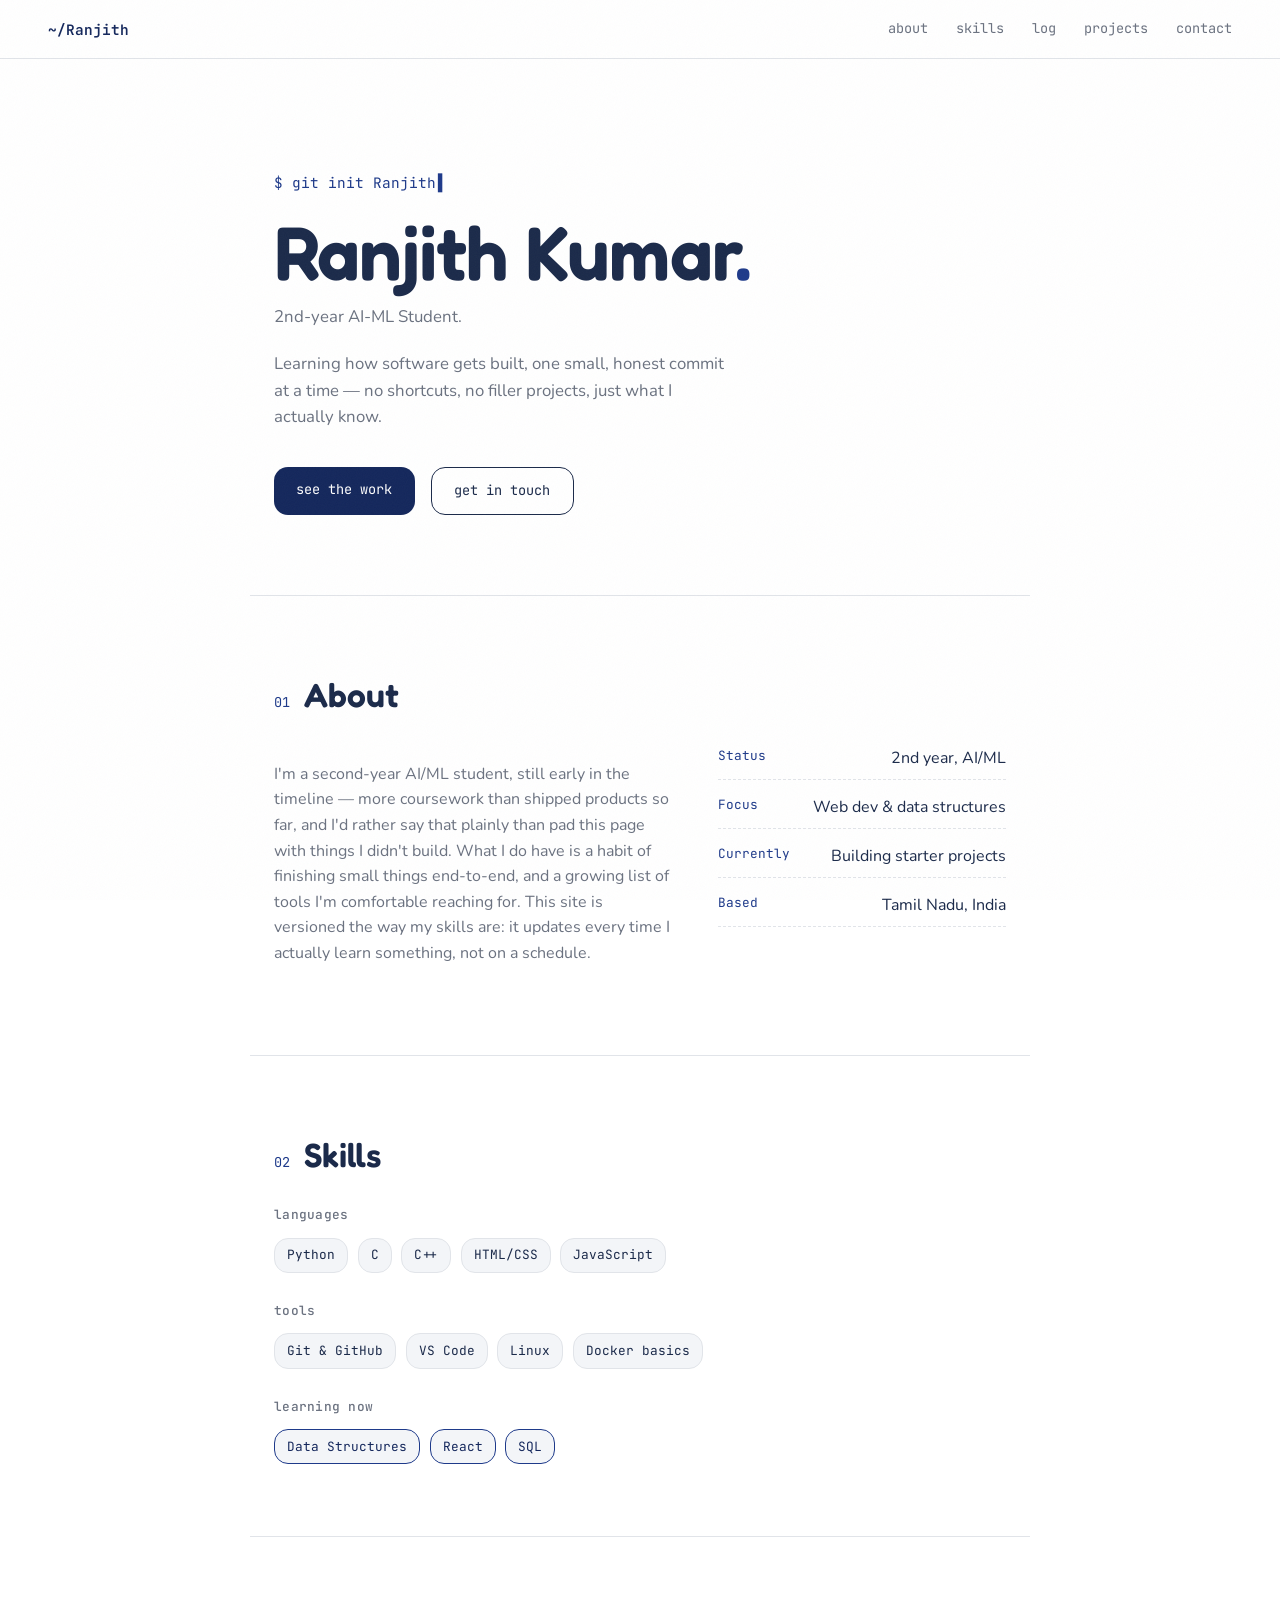
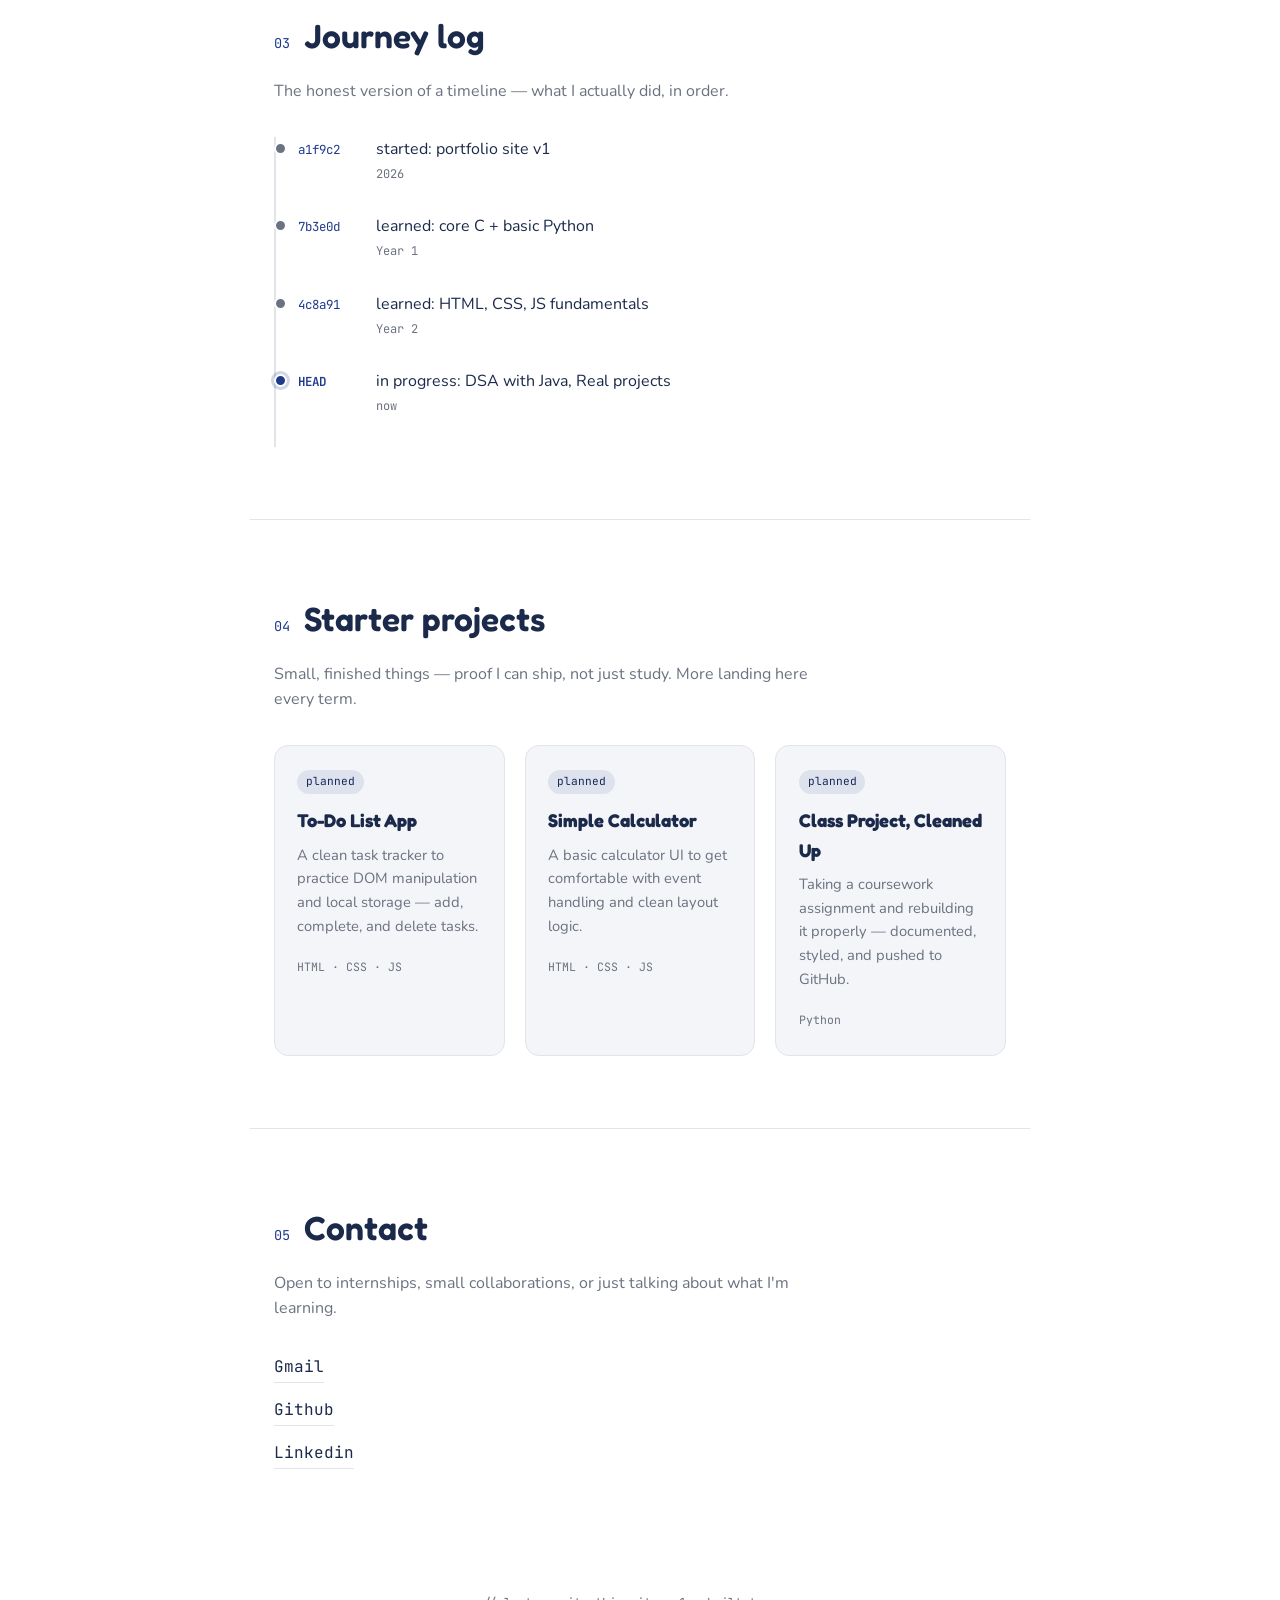
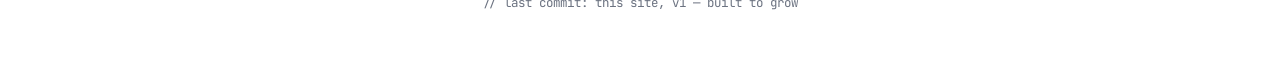
==== index.html @ a68a025d "Rename ranjith.html to index.html" ====
<!DOCTYPE html>
<html lang="en">
<head>
<meta charset="UTF-8">
<meta name="viewport" content="width=device-width, initial-scale=1.0">
<title>Ranjith Portfolio</title>
<meta name="description" content="Portfolio of a second-year Computer Science / IT student — building skills and projects one commit at a time.">
<link rel="preconnect" href="https://fonts.googleapis.com">
<link rel="preconnect" href="https://fonts.gstatic.com" crossorigin>
<link href="https://fonts.googleapis.com/css2?family=Fredoka:wght@400;500;600;700&family=Nunito:wght@400;500;600;700&family=JetBrains+Mono:wght@400;500;600&display=swap" rel="stylesheet">
<link rel="stylesheet" href="ranjith.css">
</head>
<body>

<div class="grain"></div>

<header class="topbar">
  <a href="#top" class="brand">~/Ranjith</a>
  <nav class="topnav">
    <a href="#about">about</a>
    <a href="#skills">skills</a>
    <a href="#log">log</a>
    <a href="#projects">projects</a>
    <a href="#contact">contact</a>
  </nav>
  <button class="navtoggle" id="navToggle" aria-label="Toggle menu" aria-expanded="false">
    <span></span><span></span><span></span>
  </button>
</header>

<div class="mobilemenu" id="mobileMenu">
  <a href="#about">about</a>
  <a href="#skills">skills</a>
  <a href="#log">log</a>
  <a href="#projects">projects</a>
  <a href="#contact">contact</a>
</div>

<main>

  <!-- HERO -->
  <section class="hero" id="top">
    <p class="mono hero-eyebrow">$ git init Ranjith<span class="cursor">▌</span></p>
    <h1 class="hero-title">Ranjith Kumar<span class="dot">.</span></h1>
    <p class="hero-role">2nd-year AI-ML Student.</p>
    <p class="hero-tagline">Learning how software gets built, one small, honest commit at a time — no shortcuts, no filler projects, just what I actually know.</p>
    <div class="hero-links">
      <a href="#projects" class="btn btn-solid">see the work</a>
      <a href="#contact" class="btn btn-ghost">get in touch</a>
    </div>
  </section>

  <!-- ABOUT -->
  <section class="section" id="about">
    <div class="section-head">
      <span class="mono tag">01</span>
      <h2>About</h2>
    </div>
    <div class="about-grid">
      <p class="about-text">
        I'm a second-year AI/ML student, still early in the timeline — more coursework than shipped
        products so far, and I'd rather say that plainly than pad this page with things I didn't build.
        What I do have is a habit of finishing small things end‑to‑end, and a growing list of tools
        I'm comfortable reaching for. This site is versioned the way my skills are: it updates every
        time I actually learn something, not on a schedule.
      </p>
      <dl class="about-facts">
        <div><dt>Status</dt><dd>2nd year, AI/ML</dd></div>
        <div><dt>Focus</dt><dd>Web dev &amp; data structures</dd></div>
        <div><dt>Currently</dt><dd>Building starter projects</dd></div>
        <div><dt>Based</dt><dd>Tamil Nadu, India</dd></div>
      </dl>
    </div>
  </section>

  <!-- SKILLS -->
  <section class="section" id="skills">
    <div class="section-head">
      <span class="mono tag">02</span>
      <h2>Skills</h2>
    </div>
    <div class="skill-groups">
      <div class="skill-group">
        <h3 class="mono">languages</h3>
        <div class="chips">
          <span class="chip">Python</span>
          <span class="chip">C</span>
          <span class="chip">C++</span>
          <span class="chip">HTML/CSS</span>
          <span class="chip">JavaScript</span>
        </div>
      </div>
      <div class="skill-group">
        <h3 class="mono">tools</h3>
        <div class="chips">
          <span class="chip">Git &amp; GitHub</span>
          <span class="chip">VS Code</span>
          <span class="chip">Linux</span>
          <span class="chip">Docker basics</span>
        </div>
      </div>
      <div class="skill-group">
        <h3 class="mono">learning now</h3>
        <div class="chips">
          <span class="chip chip-learning">Data Structures</span>
          <span class="chip chip-learning">React</span>
          <span class="chip chip-learning">SQL</span>
        </div>
      </div>
    </div>
  </section>

  <!-- COMMIT LOG / JOURNEY -->
  <section class="section" id="log">
    <div class="section-head">
      <span class="mono tag">03</span>
      <h2>Journey log</h2>
    </div>
    <p class="section-intro">The honest version of a timeline — what I actually did, in order.</p>

    <ol class="commitlog">
      <li class="commit">
        <span class="commit-hash mono">a1f9c2</span>
        <div class="commit-body">
          <p class="commit-msg">started: portfolio site v1</p>
          <p class="commit-date mono">2026</p>
        </div>
      </li>
      <li class="commit">
        <span class="commit-hash mono">7b3e0d</span>
        <div class="commit-body">
          <p class="commit-msg">learned: core C + basic Python</p>
          <p class="commit-date mono">Year 1</p>
        </div>
      </li>
      <li class="commit">
        <span class="commit-hash mono">4c8a91</span>
        <div class="commit-body">
          <p class="commit-msg">learned: HTML, CSS, JS fundamentals</p>
          <p class="commit-date mono">Year 2</p>
        </div>
      </li>
      <li class="commit commit-current">
        <span class="commit-hash mono">HEAD</span>
        <div class="commit-body">
          <p class="commit-msg">in progress: DSA with Java, Real projects</p>
          <p class="commit-date mono">now</p>
        </div>
      </li>
    </ol>
  </section>

  <!-- PROJECTS -->
  <section class="section" id="projects">
    <div class="section-head">
      <span class="mono tag">04</span>
      <h2>Starter projects</h2>
    </div>
    <p class="section-intro">Small, finished things — proof I can ship, not just study. More landing here every term.</p>

    <div class="project-grid">
      <article class="project-card">
        <span class="mono project-status">planned</span>
        <h3>To-Do List App</h3>
        <p>A clean task tracker to practice DOM manipulation and local storage — add, complete, and delete tasks.</p>
        <span class="project-stack mono">HTML · CSS · JS</span>
      </article>
      <article class="project-card">
        <span class="mono project-status">planned</span>
        <h3>Simple Calculator</h3>
        <p>A basic calculator UI to get comfortable with event handling and clean layout logic.</p>
        <span class="project-stack mono">HTML · CSS · JS</span>
      </article>
      <article class="project-card">
        <span class="mono project-status">planned</span>
        <h3>Class Project, Cleaned Up</h3>
        <p>Taking a coursework assignment and rebuilding it properly — documented, styled, and pushed to GitHub.</p>
        <span class="project-stack mono">Python</span>
      </article>
    </div>
  </section>

  <!-- CONTACT -->
  <section class="section section-contact" id="contact">
    <div class="section-head">
      <span class="mono tag">05</span>
      <h2>Contact</h2>
    </div>
    <p class="section-intro">Open to internships, small collaborations, or just talking about what I'm learning.</p>
    <div class="contact-links">
      <a href="mailto:ranjithkumar.tech5@gmail.com" class="contact-link">Gmail</a>
      <a href="https://github.com/Ranjithuhh" target="_blank" rel="noopener" class="contact-link">Github</a>
      <a href="https://www.linkedin.com/in/ranjith-kumar5/" target="_blank" rel="noopener" class="contact-link">Linkedin</a>
    </div>
  </section>

</main>

<footer class="footer">
  <p class="mono">// last commit: this site, v1 — built to grow</p>
</footer>

<script src="ranjith.js"></script>
</body>
</html>
---- ranjith.css ----
:root {
  --paper: #FFFFFF;
  --paper-raised: #F3F5F8;
  --ink: #1B2A4A;
  --ink-soft: #6B7280;
  --line: #E1E4E9;
  --teal: #1E3A8A;
  --teal-deep: #14275C;
  --amber: #1E3A8A;
  --radius: 14px;
  --display: "Fredoka", sans-serif;
  --body: "Nunito", sans-serif;
  --mono: "JetBrains Mono", monospace;
  --maxw: 780px;
}

* { box-sizing: border-box; }

@media (prefers-reduced-motion: no-preference) {
  html { scroll-behavior: smooth; }
}

body {
  margin: 0;
  background: var(--paper);
  color: var(--ink);
  font-family: var(--body);
  line-height: 1.6;
  -webkit-font-smoothing: antialiased;
}

.mono { font-family: var(--mono); }

a { color: inherit; }

.grain {
  position: fixed;
  inset: 0;
  pointer-events: none;
  z-index: 50;
  opacity: 0.035;
  background-image: url("data:image/svg+xml,%3Csvg xmlns='http://www.w3.org/2000/svg' width='120' height='120'%3E%3Cfilter id='n'%3E%3CfeTurbulence type='fractalNoise' baseFrequency='0.9' numOctaves='2' stitchTiles='stitch'/%3E%3C/filter%3E%3Crect width='100%25' height='100%25' filter='url(%23n)'/%3E%3C/svg%3E");
}

/* ---- Top bar ---- */
.topbar {
  position: sticky;
  top: 0;
  z-index: 40;
  display: flex;
  align-items: center;
  justify-content: space-between;
  padding: 1.1rem clamp(1.25rem, 5vw, 3rem);
  background: rgba(255, 255, 255, 0.86);
  backdrop-filter: blur(6px);
  border-bottom: 1px solid var(--line);
}

.brand {
  font-family: var(--mono);
  font-size: 0.9rem;
  text-decoration: none;
  color: var(--teal-deep);
  font-weight: 600;
}

.topnav {
  display: flex;
  gap: 1.75rem;
}

.topnav a {
  text-decoration: none;
  font-family: var(--mono);
  font-size: 0.85rem;
  color: var(--ink-soft);
  transition: color 0.15s ease;
}

.topnav a:hover { color: var(--teal); }

.navtoggle {
  display: none;
  flex-direction: column;
  gap: 5px;
  background: none;
  border: none;
  cursor: pointer;
  padding: 0.4rem;
}

.navtoggle span {
  width: 22px;
  height: 2px;
  background: var(--ink);
}

.mobilemenu {
  display: none;
  flex-direction: column;
  background: var(--paper-raised);
  border-bottom: 1px solid var(--line);
  padding: 0.5rem clamp(1.25rem, 5vw, 3rem) 1rem;
}

.mobilemenu a {
  text-decoration: none;
  font-family: var(--mono);
  color: var(--ink-soft);
  padding: 0.6rem 0;
  border-bottom: 1px dashed var(--line);
}

.mobilemenu.open { display: flex; }

@media (max-width: 720px) {
  .topnav { display: none; }
  .navtoggle { display: flex; }
}

/* ---- Hero ---- */
.hero {
  max-width: var(--maxw);
  margin: 0 auto;
  padding: clamp(4rem, 12vw, 7rem) 1.5rem clamp(3rem, 8vw, 5rem);
}

.hero-eyebrow {
  color: var(--teal);
  font-size: 0.9rem;
  margin: 0 0 1.25rem;
}

.cursor {
  display: inline-block;
  margin-left: 2px;
  animation: blink 1.1s steps(1) infinite;
  color: var(--teal);
}

@keyframes blink { 50% { opacity: 0; } }

.hero-title {
  font-family: var(--display);
  font-weight: 600;
  font-size: clamp(2.75rem, 8vw, 4.75rem);
  line-height: 1.02;
  margin: 0 0 0.75rem;
  letter-spacing: -0.01em;
}

.hero-title .dot { color: var(--amber); }

.hero-role {
  font-size: 1.05rem;
  color: var(--ink-soft);
  margin: 0 0 1.25rem;
}

.hero-tagline {
  max-width: 46ch;
  font-size: 1.05rem;
  color: var(--ink-soft);
  margin: 0 0 2.25rem;
}

.hero-links { display: flex; gap: 1rem; flex-wrap: wrap; }

.btn {
  display: inline-block;
  text-decoration: none;
  font-family: var(--mono);
  font-size: 0.85rem;
  padding: 0.75rem 1.4rem;
  border-radius: var(--radius);
  transition: transform 0.15s ease, background 0.15s ease;
}

.btn:hover { transform: translateY(-1px); }

.btn-solid {
  background: var(--teal-deep);
  color: var(--paper);
}

.btn-solid:hover { background: var(--teal); }

.btn-ghost {
  border: 1px solid var(--ink);
  color: var(--ink);
}

.btn-ghost:hover { background: var(--ink); color: var(--paper); }

/* ---- Sections ---- */
.section {
  max-width: var(--maxw);
  margin: 0 auto;
  padding: clamp(3rem, 8vw, 4.5rem) 1.5rem;
  border-top: 1px solid var(--line);
  opacity: 0;
  transform: translateY(14px);
  transition: opacity 0.6s ease, transform 0.6s ease;
}

.section.revealed { opacity: 1; transform: translateY(0); }

.section-head {
  display: flex;
  align-items: baseline;
  gap: 0.9rem;
  margin-bottom: 1.5rem;
}

.section-head .tag {
  color: var(--amber);
  font-size: 0.85rem;
}

.section-head h2 {
  font-family: var(--display);
  font-weight: 600;
  font-size: clamp(1.6rem, 4vw, 2.1rem);
  margin: 0;
}

.section-intro {
  color: var(--ink-soft);
  max-width: 55ch;
  margin: -0.5rem 0 2rem;
}

/* ---- About ---- */
.about-grid {
  display: grid;
  grid-template-columns: 1.4fr 1fr;
  gap: 2.5rem;
}

.about-text {
  color: var(--ink-soft);
  max-width: 52ch;
}

.about-facts {
  margin: 0;
  display: grid;
  gap: 0.9rem;
  align-content: start;
}

.about-facts div {
  display: flex;
  justify-content: space-between;
  border-bottom: 1px dashed var(--line);
  padding-bottom: 0.5rem;
  gap: 1rem;
}

.about-facts dt {
  font-family: var(--mono);
  font-size: 0.8rem;
  color: var(--teal);
}

.about-facts dd { margin: 0; text-align: right; }

@media (max-width: 640px) {
  .about-grid { grid-template-columns: 1fr; }
}

/* ---- Skills ---- */
.skill-groups {
  display: grid;
  gap: 1.75rem;
}

.skill-group h3 {
  font-size: 0.8rem;
  color: var(--ink-soft);
  font-weight: 500;
  margin: 0 0 0.75rem;
  letter-spacing: 0.02em;
}

.chips {
  display: flex;
  flex-wrap: wrap;
  gap: 0.6rem;
}

.chip {
  font-family: var(--mono);
  font-size: 0.8rem;
  padding: 0.4rem 0.75rem;
  background: var(--paper-raised);
  border: 1px solid var(--line);
  border-radius: var(--radius);
}

.chip-learning {
  border-color: var(--teal);
  color: var(--teal-deep);
}

/* ---- Commit log ---- */
.commitlog {
  list-style: none;
  margin: 0;
  padding: 0 0 0 1.4rem;
  border-left: 2px solid var(--line);
}

.commit {
  position: relative;
  display: flex;
  gap: 1.25rem;
  padding-bottom: 1.9rem;
  align-items: baseline;
}

.commit::before {
  content: "";
  position: absolute;
  left: -1.55rem;
  top: 0.3rem;
  width: 9px;
  height: 9px;
  border-radius: 50%;
  background: var(--ink-soft);
  border: 2px solid var(--paper);
}

.commit-current::before {
  background: var(--amber);
  box-shadow: 0 0 0 3px rgba(30, 58, 138, 0.2);
}

.commit-hash {
  font-size: 0.78rem;
  color: var(--teal);
  min-width: 3.6rem;
}

.commit-current .commit-hash { color: var(--amber); font-weight: 600; }

.commit-msg { margin: 0; }

.commit-date {
  font-size: 0.75rem;
  color: var(--ink-soft);
  margin: 0.15rem 0 0;
}

/* ---- Projects ---- */
.project-grid {
  display: grid;
  grid-template-columns: repeat(auto-fit, minmax(210px, 1fr));
  gap: 1.25rem;
}

.project-card {
  background: var(--paper-raised);
  border: 1px solid var(--line);
  border-radius: var(--radius);
  padding: 1.4rem;
  transition: transform 0.15s ease, box-shadow 0.15s ease;
}

.project-card:hover {
  transform: translateY(-3px);
  box-shadow: 0 8px 20px rgba(27, 42, 74, 0.1);
}

.project-status {
  display: inline-block;
  font-size: 0.7rem;
  color: var(--teal-deep);
  background: rgba(30, 58, 138, 0.1);
  padding: 0.2rem 0.55rem;
  border-radius: 20px;
  margin-bottom: 0.75rem;
}

.project-card h3 {
  font-family: var(--display);
  font-size: 1.15rem;
  margin: 0 0 0.5rem;
}

.project-card p {
  color: var(--ink-soft);
  font-size: 0.92rem;
  margin: 0 0 1rem;
}

.project-stack {
  font-size: 0.72rem;
  color: var(--ink-soft);
}

/* ---- Contact ---- */
.contact-links {
  display: flex;
  flex-direction: column;
  gap: 0.9rem;
  align-items: flex-start;
}

.contact-link {
  font-family: var(--mono);
  font-size: 1rem;
  text-decoration: none;
  border-bottom: 1px solid var(--line);
  padding-bottom: 2px;
  transition: border-color 0.15s ease, color 0.15s ease;
}

.contact-link:hover {
  color: var(--teal-deep);
  border-color: var(--teal-deep);
}

/* ---- Footer ---- */
.footer {
  text-align: center;
  padding: 2.5rem 1.5rem 3rem;
  color: var(--ink-soft);
  font-size: 0.78rem;
}
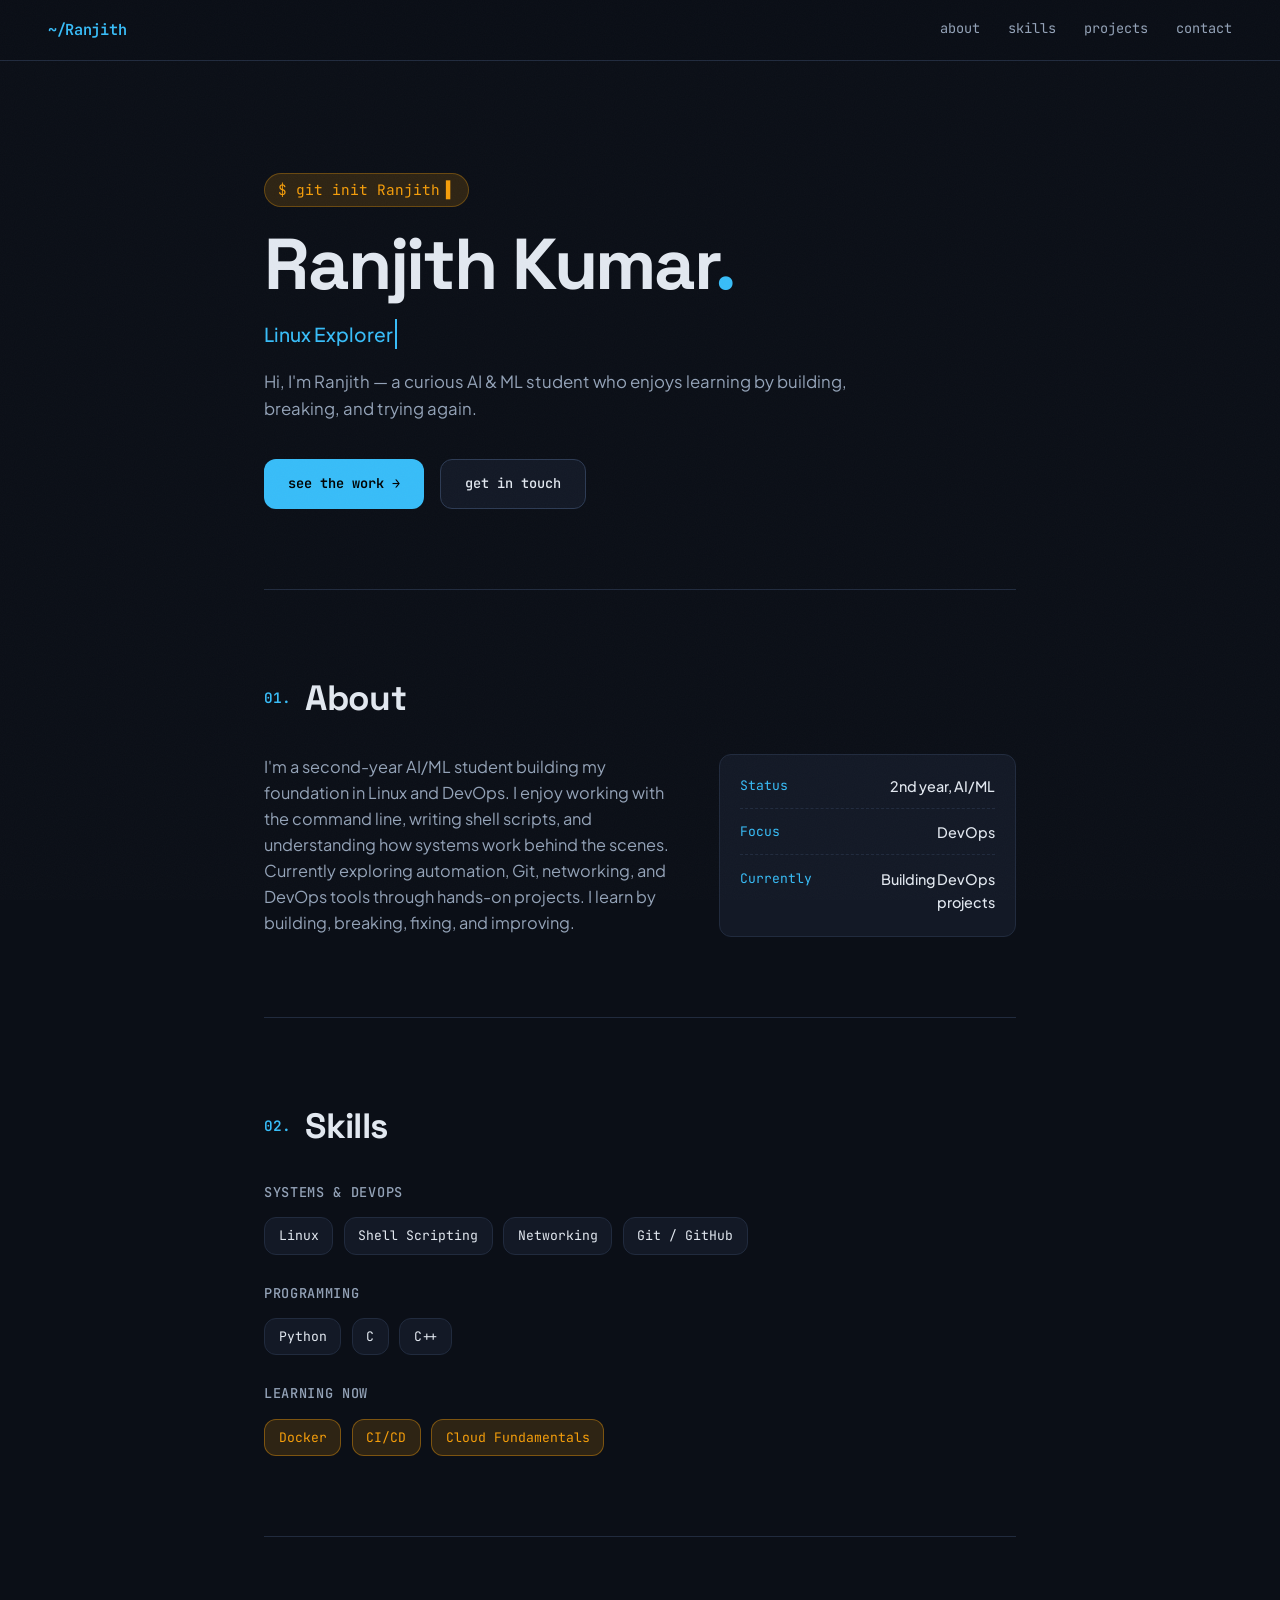
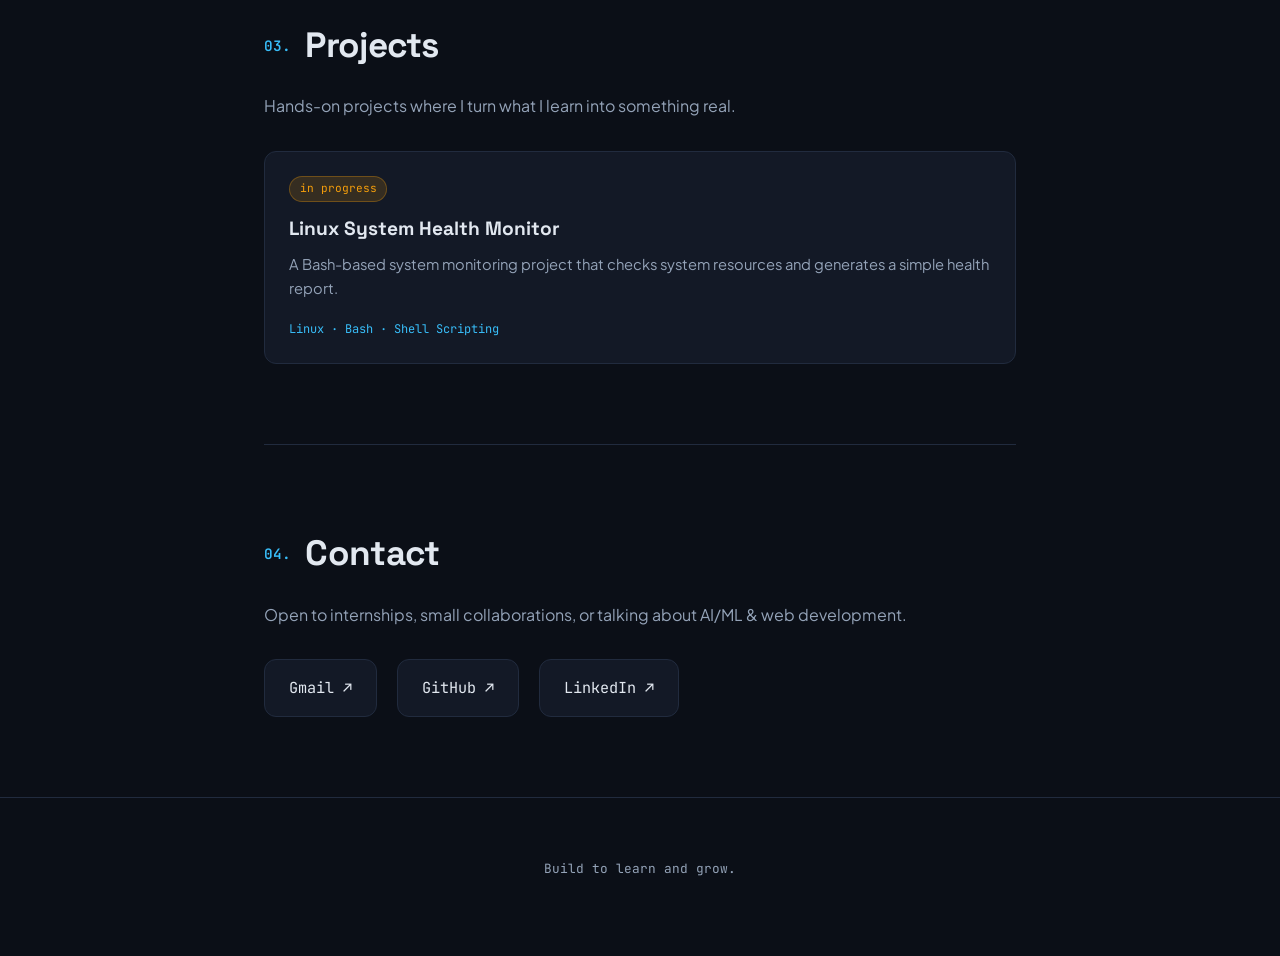
==== commit 13ae2b8c: "Merge branch 'main' of https://github.com/Ranjithuhh/My_Portfolio" ====
--- a/index.html
+++ b/index.html
@@ -1,25 +1,26 @@
 <!DOCTYPE html>
 <html lang="en">
 <head>
-<meta charset="UTF-8">
-<meta name="viewport" content="width=device-width, initial-scale=1.0">
-<title>Ranjith Portfolio</title>
-<meta name="description" content="Portfolio of a second-year Computer Science / IT student — building skills and projects one commit at a time.">
-<link rel="preconnect" href="https://fonts.googleapis.com">
-<link rel="preconnect" href="https://fonts.gstatic.com" crossorigin>
-<link href="https://fonts.googleapis.com/css2?family=Fredoka:wght@400;500;600;700&family=Nunito:wght@400;500;600;700&family=JetBrains+Mono:wght@400;500;600&display=swap" rel="stylesheet">
-<link rel="stylesheet" href="ranjith.css">
+  <meta charset="UTF-8">
+  <meta name="viewport" content="width=device-width, initial-scale=1.0">
+  <title>Ranjith - Portfolio</title>
+  <meta name="description" content="Portfolio of Ranjith Kumar — 2nd-year AI/ML student building skills and projects step-by-step.">
+  <link rel="preconnect" href="https://fonts.googleapis.com">
+  <link rel="preconnect" href="https://fonts.gstatic.com" crossorigin>
+  <link href="https://fonts.googleapis.com/css2?family=Plus+Jakarta+Sans:wght@400;500;600;700&family=Space+Grotesk:wght@500;600;700&family=JetBrains+Mono:wght@400;500;600&display=swap" rel="stylesheet">
+
+  <link rel="stylesheet" href="ranjith.css">
 </head>
 <body>
 
 <div class="grain"></div>
+<div class="progress-bar" id="progressBar"></div>
 
 <header class="topbar">
   <a href="#top" class="brand">~/Ranjith</a>
-  <nav class="topnav">
+  <nav class="topnav" id="topnav">
     <a href="#about">about</a>
     <a href="#skills">skills</a>
-    <a href="#log">log</a>
     <a href="#projects">projects</a>
     <a href="#contact">contact</a>
   </nav>
@@ -31,7 +32,6 @@
 <div class="mobilemenu" id="mobileMenu">
   <a href="#about">about</a>
   <a href="#skills">skills</a>
-  <a href="#log">log</a>
   <a href="#projects">projects</a>
   <a href="#contact">contact</a>
 </div>
@@ -40,12 +40,12 @@
 
   <!-- HERO -->
   <section class="hero" id="top">
-    <p class="mono hero-eyebrow">$ git init Ranjith<span class="cursor">▌</span></p>
+    <div class="hero-eyebrow mono">$ git init Ranjith<span class="cursor">▌</span></div>
     <h1 class="hero-title">Ranjith Kumar<span class="dot">.</span></h1>
-    <p class="hero-role">2nd-year AI-ML Student.</p>
-    <p class="hero-tagline">Learning how software gets built, one small, honest commit at a time — no shortcuts, no filler projects, just what I actually know.</p>
+    <p class="hero-role"><span id="typedRole"></span><span class="typed-cursor" id="typedCursor">&nbsp;</span></p>
+    <p class="hero-tagline">Hi, I'm Ranjith — a curious AI & ML student who enjoys learning by building, breaking, and trying again.</p>
     <div class="hero-links">
-      <a href="#projects" class="btn btn-solid">see the work</a>
+      <a href="#projects" class="btn btn-solid">see the work →</a>
       <a href="#contact" class="btn btn-ghost">get in touch</a>
     </div>
   </section>
@@ -53,22 +53,20 @@
   <!-- ABOUT -->
   <section class="section" id="about">
     <div class="section-head">
-      <span class="mono tag">01</span>
+      <span class="mono tag">01.</span>
       <h2>About</h2>
     </div>
     <div class="about-grid">
       <p class="about-text">
-        I'm a second-year AI/ML student, still early in the timeline — more coursework than shipped
-        products so far, and I'd rather say that plainly than pad this page with things I didn't build.
-        What I do have is a habit of finishing small things end‑to‑end, and a growing list of tools
-        I'm comfortable reaching for. This site is versioned the way my skills are: it updates every
-        time I actually learn something, not on a schedule.
+      I'm a second-year AI/ML student building my foundation in Linux and DevOps. I enjoy working with the command line,
+       writing shell scripts, and understanding how systems work behind the scenes. Currently exploring automation, Git,
+        networking, and DevOps tools through hands-on projects. I learn by building, breaking, fixing, and improving.
       </p>
       <dl class="about-facts">
         <div><dt>Status</dt><dd>2nd year, AI/ML</dd></div>
-        <div><dt>Focus</dt><dd>Web dev &amp; data structures</dd></div>
-        <div><dt>Currently</dt><dd>Building starter projects</dd></div>
-        <div><dt>Based</dt><dd>Tamil Nadu, India</dd></div>
+        <div><dt>Focus</dt><dd>DevOps</dd></div>
+        <div><dt>Currently</dt><dd>Building DevOps projects</dd></div>
+        <!-- <div><dt>Based</dt><dd>Tamil Nadu, India</dd></div> -->
       </dl>
     </div>
   </section>
@@ -76,129 +74,108 @@
   <!-- SKILLS -->
   <section class="section" id="skills">
     <div class="section-head">
-      <span class="mono tag">02</span>
+      <span class="mono tag">02.</span>
       <h2>Skills</h2>
     </div>
     <div class="skill-groups">
       <div class="skill-group">
-        <h3 class="mono">languages</h3>
+        <h3 class="mono">Systems &amp; DevOps</h3>
+        <div class="chips">
+          <span class="chip">Linux</span>
+          <span class="chip">Shell Scripting</span>
+          <span class="chip">Networking</span>
+          <span class="chip">Git / GitHub</span>
+          <!-- <span class="chip">Docker</span> -->
+        </div>
+      </div>
+      <div class="skill-group">
+        <h3 class="mono">Programming</h3>
         <div class="chips">
           <span class="chip">Python</span>
           <span class="chip">C</span>
           <span class="chip">C++</span>
-          <span class="chip">HTML/CSS</span>
-          <span class="chip">JavaScript</span>
+          <!-- <span class="chip">DSA in Java</span> -->
         </div>
       </div>
       <div class="skill-group">
-        <h3 class="mono">tools</h3>
+        <h3 class="mono">Learning now</h3>
         <div class="chips">
-          <span class="chip">Git &amp; GitHub</span>
-          <span class="chip">VS Code</span>
-          <span class="chip">Linux</span>
-          <span class="chip">Docker basics</span>
-        </div>
-      </div>
-      <div class="skill-group">
-        <h3 class="mono">learning now</h3>
-        <div class="chips">
-          <span class="chip chip-learning">Data Structures</span>
-          <span class="chip chip-learning">React</span>
-          <span class="chip chip-learning">SQL</span>
+          <span class="chip chip-learning">Docker</span>
+          <span class="chip chip-learning">CI/CD</span>
+          <span class="chip chip-learning">Cloud Fundamentals</span>
         </div>
       </div>
     </div>
   </section>
 
-  <!-- COMMIT LOG / JOURNEY -->
-  <section class="section" id="log">
-    <div class="section-head">
-      <span class="mono tag">03</span>
-      <h2>Journey log</h2>
-    </div>
-    <p class="section-intro">The honest version of a timeline — what I actually did, in order.</p>
-
-    <ol class="commitlog">
-      <li class="commit">
-        <span class="commit-hash mono">a1f9c2</span>
-        <div class="commit-body">
-          <p class="commit-msg">started: portfolio site v1</p>
-          <p class="commit-date mono">2026</p>
-        </div>
-      </li>
-      <li class="commit">
-        <span class="commit-hash mono">7b3e0d</span>
-        <div class="commit-body">
-          <p class="commit-msg">learned: core C + basic Python</p>
-          <p class="commit-date mono">Year 1</p>
-        </div>
-      </li>
-      <li class="commit">
-        <span class="commit-hash mono">4c8a91</span>
-        <div class="commit-body">
-          <p class="commit-msg">learned: HTML, CSS, JS fundamentals</p>
-          <p class="commit-date mono">Year 2</p>
-        </div>
-      </li>
-      <li class="commit commit-current">
-        <span class="commit-hash mono">HEAD</span>
-        <div class="commit-body">
-          <p class="commit-msg">in progress: DSA with Java, Real projects</p>
-          <p class="commit-date mono">now</p>
-        </div>
-      </li>
-    </ol>
-  </section>
-
   <!-- PROJECTS -->
   <section class="section" id="projects">
     <div class="section-head">
-      <span class="mono tag">04</span>
-      <h2>Starter projects</h2>
+      <span class="mono tag">03.</span>
+      <h2>Projects</h2>
     </div>
-    <p class="section-intro">Small, finished things — proof I can ship, not just study. More landing here every term.</p>
+    <p class="section-intro">Hands-on projects where I turn what I learn into something real.</p>
 
     <div class="project-grid">
       <article class="project-card">
-        <span class="mono project-status">planned</span>
-        <h3>To-Do List App</h3>
-        <p>A clean task tracker to practice DOM manipulation and local storage — add, complete, and delete tasks.</p>
+        <div>
+          <div class="project-header">
+            <span class="mono project-status">in progress</span>
+          </div>
+          <h3>Linux System Health Monitor</h3>
+          <p>A Bash-based system monitoring project that checks system resources and generates a simple health report.</p>
+        </div>
+        <span class="project-stack mono">Linux · Bash · Shell Scripting</span>
+      </article>
+
+      <!-- <article class="project-card">
+        <div>
+          <div class="project-header">
+            <span class="mono project-status">planned</span>
+          </div>
+          <h3>Simple Calculator</h3>
+          <p>A basic calculator UI to get comfortable with event handling and clean layout logic.</p>
+        </div>
         <span class="project-stack mono">HTML · CSS · JS</span>
       </article>
+
       <article class="project-card">
-        <span class="mono project-status">planned</span>
-        <h3>Simple Calculator</h3>
-        <p>A basic calculator UI to get comfortable with event handling and clean layout logic.</p>
-        <span class="project-stack mono">HTML · CSS · JS</span>
-      </article>
-      <article class="project-card">
-        <span class="mono project-status">planned</span>
-        <h3>Class Project, Cleaned Up</h3>
-        <p>Taking a coursework assignment and rebuilding it properly — documented, styled, and pushed to GitHub.</p>
+        <div>
+          <div class="project-header">
+            <span class="mono project-status">planned</span>
+          </div>
+          <h3>Coursework Refactor</h3>
+          <p>Rebuilding class assignments with proper documentation, modern structure, and pushing to GitHub.</p>
+        </div>
         <span class="project-stack mono">Python</span>
-      </article>
+      </article> -->
     </div>
   </section>
 
   <!-- CONTACT -->
-  <section class="section section-contact" id="contact">
+  <section class="section" id="contact">
     <div class="section-head">
-      <span class="mono tag">05</span>
+      <span class="mono tag">04.</span>
       <h2>Contact</h2>
     </div>
-    <p class="section-intro">Open to internships, small collaborations, or just talking about what I'm learning.</p>
+    <p class="section-intro">Open to internships, small collaborations, or talking about AI/ML & web development.</p>
     <div class="contact-links">
-      <a href="mailto:ranjithkumar.tech5@gmail.com" class="contact-link">Gmail</a>
-      <a href="https://github.com/Ranjithuhh" target="_blank" rel="noopener" class="contact-link">Github</a>
-      <a href="https://www.linkedin.com/in/ranjith-kumar5/" target="_blank" rel="noopener" class="contact-link">Linkedin</a>
+      <a href="mailto:ranjithkumar.tech5@gmail.com" class="contact-card" data-copy="ranjithkumar.tech5@gmail.com">
+        Gmail ↗
+        <span class="copy-toast">copied!</span>
+      </a>
+      <a href="https://github.com/Ranjithuhh" target="_blank" rel="noopener" class="contact-card">GitHub ↗</a>
+      <a href="https://www.linkedin.com/in/ranjith-kumar5/" target="_blank" rel="noopener" class="contact-card">LinkedIn ↗</a>
     </div>
   </section>
 
 </main>
 
-<footer class="footer">
-  <p class="mono">// last commit: this site, v1 — built to grow</p>
+<footer class="footer mono">
+  <p>Build to learn and grow.</p>
 </footer>
+
+<button class="back-to-top" id="backToTop" aria-label="Back to top">↑</button>
 
 <script src="ranjith.js"></script>
 </body>
--- a/ranjith.css
+++ b/ranjith.css
@@ -1,430 +1,549 @@
 :root {
-  --paper: #FFFFFF;
-  --paper-raised: #F3F5F8;
-  --ink: #1B2A4A;
-  --ink-soft: #6B7280;
-  --line: #E1E4E9;
-  --teal: #1E3A8A;
-  --teal-deep: #14275C;
-  --amber: #1E3A8A;
-  --radius: 14px;
-  --display: "Fredoka", sans-serif;
-  --body: "Nunito", sans-serif;
-  --mono: "JetBrains Mono", monospace;
-  --maxw: 780px;
-}
-
-* { box-sizing: border-box; }
-
-@media (prefers-reduced-motion: no-preference) {
-  html { scroll-behavior: smooth; }
-}
-
-body {
-  margin: 0;
-  background: var(--paper);
-  color: var(--ink);
-  font-family: var(--body);
-  line-height: 1.6;
-  -webkit-font-smoothing: antialiased;
-}
-
-.mono { font-family: var(--mono); }
-
-a { color: inherit; }
-
-.grain {
-  position: fixed;
-  inset: 0;
-  pointer-events: none;
-  z-index: 50;
-  opacity: 0.035;
-  background-image: url("data:image/svg+xml,%3Csvg xmlns='http://www.w3.org/2000/svg' width='120' height='120'%3E%3Cfilter id='n'%3E%3CfeTurbulence type='fractalNoise' baseFrequency='0.9' numOctaves='2' stitchTiles='stitch'/%3E%3C/filter%3E%3Crect width='100%25' height='100%25' filter='url(%23n)'/%3E%3C/svg%3E");
-}
-
-/* ---- Top bar ---- */
-.topbar {
-  position: sticky;
-  top: 0;
-  z-index: 40;
-  display: flex;
-  align-items: center;
-  justify-content: space-between;
-  padding: 1.1rem clamp(1.25rem, 5vw, 3rem);
-  background: rgba(255, 255, 255, 0.86);
-  backdrop-filter: blur(6px);
-  border-bottom: 1px solid var(--line);
-}
-
-.brand {
-  font-family: var(--mono);
-  font-size: 0.9rem;
-  text-decoration: none;
-  color: var(--teal-deep);
-  font-weight: 600;
-}
-
-.topnav {
-  display: flex;
-  gap: 1.75rem;
-}
-
-.topnav a {
-  text-decoration: none;
-  font-family: var(--mono);
-  font-size: 0.85rem;
-  color: var(--ink-soft);
-  transition: color 0.15s ease;
-}
-
-.topnav a:hover { color: var(--teal); }
-
-.navtoggle {
-  display: none;
-  flex-direction: column;
-  gap: 5px;
-  background: none;
-  border: none;
-  cursor: pointer;
-  padding: 0.4rem;
-}
-
-.navtoggle span {
-  width: 22px;
-  height: 2px;
-  background: var(--ink);
-}
-
-.mobilemenu {
-  display: none;
-  flex-direction: column;
-  background: var(--paper-raised);
-  border-bottom: 1px solid var(--line);
-  padding: 0.5rem clamp(1.25rem, 5vw, 3rem) 1rem;
-}
-
-.mobilemenu a {
-  text-decoration: none;
-  font-family: var(--mono);
-  color: var(--ink-soft);
-  padding: 0.6rem 0;
-  border-bottom: 1px dashed var(--line);
-}
-
-.mobilemenu.open { display: flex; }
-
-@media (max-width: 720px) {
-  .topnav { display: none; }
-  .navtoggle { display: flex; }
-}
-
-/* ---- Hero ---- */
-.hero {
-  max-width: var(--maxw);
-  margin: 0 auto;
-  padding: clamp(4rem, 12vw, 7rem) 1.5rem clamp(3rem, 8vw, 5rem);
-}
-
-.hero-eyebrow {
-  color: var(--teal);
-  font-size: 0.9rem;
-  margin: 0 0 1.25rem;
-}
-
-.cursor {
-  display: inline-block;
-  margin-left: 2px;
-  animation: blink 1.1s steps(1) infinite;
-  color: var(--teal);
-}
-
-@keyframes blink { 50% { opacity: 0; } }
-
-.hero-title {
-  font-family: var(--display);
-  font-weight: 600;
-  font-size: clamp(2.75rem, 8vw, 4.75rem);
-  line-height: 1.02;
-  margin: 0 0 0.75rem;
-  letter-spacing: -0.01em;
-}
-
-.hero-title .dot { color: var(--amber); }
-
-.hero-role {
-  font-size: 1.05rem;
-  color: var(--ink-soft);
-  margin: 0 0 1.25rem;
-}
-
-.hero-tagline {
-  max-width: 46ch;
-  font-size: 1.05rem;
-  color: var(--ink-soft);
-  margin: 0 0 2.25rem;
-}
-
-.hero-links { display: flex; gap: 1rem; flex-wrap: wrap; }
-
-.btn {
-  display: inline-block;
-  text-decoration: none;
-  font-family: var(--mono);
-  font-size: 0.85rem;
-  padding: 0.75rem 1.4rem;
-  border-radius: var(--radius);
-  transition: transform 0.15s ease, background 0.15s ease;
-}
-
-.btn:hover { transform: translateY(-1px); }
-
-.btn-solid {
-  background: var(--teal-deep);
-  color: var(--paper);
-}
-
-.btn-solid:hover { background: var(--teal); }
-
-.btn-ghost {
-  border: 1px solid var(--ink);
-  color: var(--ink);
-}
-
-.btn-ghost:hover { background: var(--ink); color: var(--paper); }
-
-/* ---- Sections ---- */
-.section {
-  max-width: var(--maxw);
-  margin: 0 auto;
-  padding: clamp(3rem, 8vw, 4.5rem) 1.5rem;
-  border-top: 1px solid var(--line);
-  opacity: 0;
-  transform: translateY(14px);
-  transition: opacity 0.6s ease, transform 0.6s ease;
-}
-
-.section.revealed { opacity: 1; transform: translateY(0); }
-
-.section-head {
-  display: flex;
-  align-items: baseline;
-  gap: 0.9rem;
-  margin-bottom: 1.5rem;
-}
-
-.section-head .tag {
-  color: var(--amber);
-  font-size: 0.85rem;
-}
-
-.section-head h2 {
-  font-family: var(--display);
-  font-weight: 600;
-  font-size: clamp(1.6rem, 4vw, 2.1rem);
-  margin: 0;
-}
-
-.section-intro {
-  color: var(--ink-soft);
-  max-width: 55ch;
-  margin: -0.5rem 0 2rem;
-}
-
-/* ---- About ---- */
-.about-grid {
-  display: grid;
-  grid-template-columns: 1.4fr 1fr;
-  gap: 2.5rem;
-}
-
-.about-text {
-  color: var(--ink-soft);
-  max-width: 52ch;
-}
-
-.about-facts {
-  margin: 0;
-  display: grid;
-  gap: 0.9rem;
-  align-content: start;
-}
-
-.about-facts div {
-  display: flex;
-  justify-content: space-between;
-  border-bottom: 1px dashed var(--line);
-  padding-bottom: 0.5rem;
-  gap: 1rem;
-}
-
-.about-facts dt {
-  font-family: var(--mono);
-  font-size: 0.8rem;
-  color: var(--teal);
-}
-
-.about-facts dd { margin: 0; text-align: right; }
-
-@media (max-width: 640px) {
-  .about-grid { grid-template-columns: 1fr; }
-}
-
-/* ---- Skills ---- */
-.skill-groups {
-  display: grid;
-  gap: 1.75rem;
-}
-
-.skill-group h3 {
-  font-size: 0.8rem;
-  color: var(--ink-soft);
-  font-weight: 500;
-  margin: 0 0 0.75rem;
-  letter-spacing: 0.02em;
-}
-
-.chips {
-  display: flex;
-  flex-wrap: wrap;
-  gap: 0.6rem;
-}
-
-.chip {
-  font-family: var(--mono);
-  font-size: 0.8rem;
-  padding: 0.4rem 0.75rem;
-  background: var(--paper-raised);
-  border: 1px solid var(--line);
-  border-radius: var(--radius);
-}
-
-.chip-learning {
-  border-color: var(--teal);
-  color: var(--teal-deep);
-}
-
-/* ---- Commit log ---- */
-.commitlog {
-  list-style: none;
-  margin: 0;
-  padding: 0 0 0 1.4rem;
-  border-left: 2px solid var(--line);
-}
-
-.commit {
-  position: relative;
-  display: flex;
-  gap: 1.25rem;
-  padding-bottom: 1.9rem;
-  align-items: baseline;
-}
-
-.commit::before {
-  content: "";
-  position: absolute;
-  left: -1.55rem;
-  top: 0.3rem;
-  width: 9px;
-  height: 9px;
-  border-radius: 50%;
-  background: var(--ink-soft);
-  border: 2px solid var(--paper);
-}
-
-.commit-current::before {
-  background: var(--amber);
-  box-shadow: 0 0 0 3px rgba(30, 58, 138, 0.2);
-}
-
-.commit-hash {
-  font-size: 0.78rem;
-  color: var(--teal);
-  min-width: 3.6rem;
-}
-
-.commit-current .commit-hash { color: var(--amber); font-weight: 600; }
-
-.commit-msg { margin: 0; }
-
-.commit-date {
-  font-size: 0.75rem;
-  color: var(--ink-soft);
-  margin: 0.15rem 0 0;
-}
-
-/* ---- Projects ---- */
-.project-grid {
-  display: grid;
-  grid-template-columns: repeat(auto-fit, minmax(210px, 1fr));
-  gap: 1.25rem;
-}
-
-.project-card {
-  background: var(--paper-raised);
-  border: 1px solid var(--line);
-  border-radius: var(--radius);
-  padding: 1.4rem;
-  transition: transform 0.15s ease, box-shadow 0.15s ease;
-}
-
-.project-card:hover {
-  transform: translateY(-3px);
-  box-shadow: 0 8px 20px rgba(27, 42, 74, 0.1);
-}
-
-.project-status {
-  display: inline-block;
-  font-size: 0.7rem;
-  color: var(--teal-deep);
-  background: rgba(30, 58, 138, 0.1);
-  padding: 0.2rem 0.55rem;
-  border-radius: 20px;
-  margin-bottom: 0.75rem;
-}
-
-.project-card h3 {
-  font-family: var(--display);
-  font-size: 1.15rem;
-  margin: 0 0 0.5rem;
-}
-
-.project-card p {
-  color: var(--ink-soft);
-  font-size: 0.92rem;
-  margin: 0 0 1rem;
-}
-
-.project-stack {
-  font-size: 0.72rem;
-  color: var(--ink-soft);
-}
-
-/* ---- Contact ---- */
-.contact-links {
-  display: flex;
-  flex-direction: column;
-  gap: 0.9rem;
-  align-items: flex-start;
-}
-
-.contact-link {
-  font-family: var(--mono);
-  font-size: 1rem;
-  text-decoration: none;
-  border-bottom: 1px solid var(--line);
-  padding-bottom: 2px;
-  transition: border-color 0.15s ease, color 0.15s ease;
-}
-
-.contact-link:hover {
-  color: var(--teal-deep);
-  border-color: var(--teal-deep);
-}
-
-/* ---- Footer ---- */
-.footer {
-  text-align: center;
-  padding: 2.5rem 1.5rem 3rem;
-  color: var(--ink-soft);
-  font-size: 0.78rem;
-}+      --bg: #0b0f17;
+      --bg-surface: #131926;
+      --bg-surface-hover: #1c2538;
+      --border: #212b3e;
+      --border-accent: #2d3b54;
+
+      --text: #e2e8f0;
+      --text-muted: #94a3b8;
+
+      --accent: #38bdf8;          /* Electric Cyan */
+      --accent-glow: rgba(56, 189, 248, 0.15);
+      --amber: #f59e0b;           /* Terminal Amber */
+      --amber-glow: rgba(245, 158, 11, 0.15);
+      --green: #10b981;
+
+      --radius: 12px;
+      --font-heading: 'Space Grotesk', sans-serif;
+      --font-body: 'Plus Jakarta Sans', sans-serif;
+      --font-mono: 'JetBrains Mono', monospace;
+      --maxw: 800px;
+    }
+
+    * { box-sizing: border-box; }
+
+    @media (prefers-reduced-motion: no-preference) {
+      html { scroll-behavior: smooth; }
+    }
+
+    body {
+      margin: 0;
+      background: var(--bg);
+      color: var(--text);
+      font-family: var(--font-body);
+      line-height: 1.6;
+      -webkit-font-smoothing: antialiased;
+      position: relative;
+      overflow-x: hidden;
+    }
+
+    .mono { font-family: var(--font-mono); }
+
+    a { color: inherit; text-decoration: none; }
+
+    /* Noise/Grain Texture */
+    .grain {
+      position: fixed;
+      inset: 0;
+      pointer-events: none;
+      z-index: 50;
+      opacity: 0.025;
+      background-image: url("data:image/svg+xml,%3Csvg xmlns='http://www.w3.org/2000/svg' width='120' height='120'%3E%3Cfilter id='n'%3E%3CfeTurbulence type='fractalNoise' baseFrequency='0.9' numOctaves='2' stitchTiles='stitch'/%3E%3C/filter%3E%3Crect width='100%25' height='100%25' filter='url(%23n)'/%3E%3C/svg%3E");
+    }
+
+    /* Scroll progress bar */
+    .progress-bar {
+      position: fixed;
+      top: 0;
+      left: 0;
+      height: 3px;
+      width: 0%;
+      background: linear-gradient(90deg, var(--accent), var(--amber));
+      z-index: 60;
+      transition: width 0.1s ease-out;
+    }
+
+    /* Top Navigation */
+    .topbar {
+      position: sticky;
+      top: 0;
+      z-index: 40;
+      display: flex;
+      align-items: center;
+      justify-content: space-between;
+      padding: 1.1rem clamp(1.25rem, 5vw, 3rem);
+      background: rgba(11, 15, 23, 0.85);
+      backdrop-filter: blur(12px);
+      border-bottom: 1px solid var(--border);
+    }
+
+    .brand {
+      font-family: var(--font-mono);
+      font-size: 0.95rem;
+      color: var(--accent);
+      font-weight: 600;
+      letter-spacing: -0.02em;
+    }
+
+    .topnav {
+      display: flex;
+      gap: 1.75rem;
+    }
+
+    .topnav a {
+      font-family: var(--font-mono);
+      font-size: 0.85rem;
+      color: var(--text-muted);
+      transition: color 0.2s ease;
+      position: relative;
+      padding-bottom: 2px;
+    }
+
+    .topnav a::after {
+      content: "";
+      position: absolute;
+      left: 0;
+      bottom: -4px;
+      width: 0%;
+      height: 1px;
+      background: var(--accent);
+      transition: width 0.2s ease;
+    }
+
+    .topnav a:hover { color: var(--accent); }
+    .topnav a:hover::after { width: 100%; }
+
+    .topnav a.active {
+      color: var(--accent);
+    }
+
+    .topnav a.active::after { width: 100%; }
+
+    .navtoggle {
+      display: none;
+      flex-direction: column;
+      gap: 5px;
+      background: none;
+      border: none;
+      cursor: pointer;
+      padding: 0.4rem;
+    }
+
+    .navtoggle span {
+      width: 22px;
+      height: 2px;
+      background: var(--text);
+      transition: transform 0.2s ease, opacity 0.2s ease;
+    }
+
+    .navtoggle.open span:nth-child(1) { transform: translateY(7px) rotate(45deg); }
+    .navtoggle.open span:nth-child(2) { opacity: 0; }
+    .navtoggle.open span:nth-child(3) { transform: translateY(-7px) rotate(-45deg); }
+
+    .mobilemenu {
+      display: none;
+      flex-direction: column;
+      background: var(--bg-surface);
+      border-bottom: 1px solid var(--border);
+      padding: 0.5rem clamp(1.25rem, 5vw, 3rem) 1rem;
+    }
+
+    .mobilemenu a {
+      font-family: var(--font-mono);
+      color: var(--text-muted);
+      padding: 0.75rem 0;
+      border-bottom: 1px dashed var(--border);
+    }
+
+    .mobilemenu a.active { color: var(--accent); }
+
+    .mobilemenu.open { display: flex; }
+
+    @media (max-width: 720px) {
+      .topnav { display: none; }
+      .navtoggle { display: flex; }
+    }
+
+    /* Main Container */
+    main {
+      max-width: var(--maxw);
+      margin: 0 auto;
+      padding: 0 1.5rem;
+    }
+
+    /* Hero Section */
+    .hero {
+      padding: clamp(4rem, 12vw, 7rem) 0 clamp(3rem, 8vw, 5rem);
+    }
+
+    .hero-eyebrow {
+      color: var(--amber);
+      font-size: 0.9rem;
+      margin: 0 0 1.25rem;
+      display: inline-flex;
+      align-items: center;
+      gap: 0.4rem;
+      background: var(--amber-glow);
+      padding: 0.3rem 0.8rem;
+      border-radius: 20px;
+      border: 1px solid rgba(245, 158, 11, 0.3);
+    }
+
+    .cursor {
+      display: inline-block;
+      animation: blink 1s steps(1) infinite;
+      color: var(--amber);
+    }
+
+    @keyframes blink { 50% { opacity: 0; } }
+
+    .hero-title {
+      font-family: var(--font-heading);
+      font-weight: 700;
+      font-size: clamp(2.75rem, 8vw, 4.5rem);
+      line-height: 1.05;
+      margin: 0 0 1rem;
+      letter-spacing: -0.03em;
+    }
+
+    .hero-title .dot { color: var(--accent); }
+
+    .hero-role {
+      font-size: 1.2rem;
+      color: var(--accent);
+      font-weight: 500;
+      margin: 0 0 1.25rem;
+      min-height: 1.5em;
+    }
+
+    .hero-role .typed-cursor {
+      display: inline-block;
+      width: 2px;
+      background: var(--accent);
+      margin-left: 2px;
+      animation: blink 0.9s steps(1) infinite;
+    }
+
+    .hero-tagline {
+      max-width: 52ch;
+      font-size: 1.05rem;
+      color: var(--text-muted);
+      margin: 0 0 2.25rem;
+    }
+
+    .hero-links { display: flex; gap: 1rem; flex-wrap: wrap; }
+
+    .btn {
+      display: inline-flex;
+      align-items: center;
+      gap: 0.5rem;
+      font-family: var(--font-mono);
+      font-size: 0.85rem;
+      font-weight: 500;
+      padding: 0.8rem 1.5rem;
+      border-radius: var(--radius);
+      transition: all 0.2s ease;
+      cursor: pointer;
+      border: none;
+    }
+
+    .btn-solid {
+      background: var(--accent);
+      color: #000;
+      font-weight: 600;
+    }
+
+    .btn-solid:hover {
+      transform: translateY(-2px);
+      box-shadow: 0 8px 20px var(--accent-glow);
+    }
+
+    .btn-ghost {
+      border: 1px solid var(--border-accent);
+      color: var(--text);
+      background: var(--bg-surface);
+    }
+
+    .btn-ghost:hover {
+      border-color: var(--accent);
+      color: var(--accent);
+      transform: translateY(-2px);
+    }
+
+    /* Generic Section Styles */
+    .section {
+      padding: clamp(3.5rem, 8vw, 5rem) 0;
+      border-top: 1px solid var(--border);
+      opacity: 0;
+      transform: translateY(18px);
+      transition: opacity 0.7s ease, transform 0.7s ease;
+    }
+
+    .section.revealed { opacity: 1; transform: translateY(0); }
+
+    .section-head {
+      display: flex;
+      align-items: center;
+      gap: 0.9rem;
+      margin-bottom: 1.75rem;
+    }
+
+    .section-head .tag {
+      color: var(--accent);
+      font-size: 0.9rem;
+      font-weight: 600;
+    }
+
+    .section-head h2 {
+      font-family: var(--font-heading);
+      font-weight: 700;
+      font-size: clamp(1.6rem, 4vw, 2.2rem);
+      margin: 0;
+      letter-spacing: -0.02em;
+    }
+
+    .section-intro {
+      color: var(--text-muted);
+      max-width: 58ch;
+      margin: -0.5rem 0 2rem;
+      font-size: 1rem;
+    }
+
+    /* About Grid */
+    .about-grid {
+      display: grid;
+      grid-template-columns: 1.4fr 1fr;
+      gap: 2.5rem;
+    }
+
+    .about-text {
+      color: var(--text-muted);
+      margin: 0;
+      font-size: 1.02rem;
+    }
+
+    .about-facts {
+      margin: 0;
+      display: grid;
+      gap: 0.8rem;
+      background: var(--bg-surface);
+      border: 1px solid var(--border);
+      border-radius: var(--radius);
+      padding: 1.25rem;
+      transition: border-color 0.2s ease;
+    }
+
+    .about-facts:hover { border-color: var(--border-accent); }
+
+    .about-facts div {
+      display: flex;
+      justify-content: space-between;
+      border-bottom: 1px dashed var(--border);
+      padding-bottom: 0.5rem;
+      gap: 1rem;
+    }
+
+    .about-facts div:last-child { border-bottom: none; padding-bottom: 0; }
+
+    .about-facts dt {
+      font-family: var(--font-mono);
+      font-size: 0.82rem;
+      color: var(--accent);
+    }
+
+    .about-facts dd { margin: 0; text-align: right; font-weight: 500; font-size: 0.9rem; }
+
+    @media (max-width: 640px) {
+      .about-grid { grid-template-columns: 1fr; }
+    }
+
+    /* Skills Chips */
+    .skill-groups {
+      display: grid;
+      gap: 1.75rem;
+    }
+
+    .skill-group h3 {
+      font-size: 0.85rem;
+      color: var(--text-muted);
+      font-weight: 500;
+      margin: 0 0 0.85rem;
+      letter-spacing: 0.05em;
+      text-transform: uppercase;
+    }
+
+    .chips {
+      display: flex;
+      flex-wrap: wrap;
+      gap: 0.65rem;
+    }
+
+    .chip {
+      font-family: var(--font-mono);
+      font-size: 0.82rem;
+      padding: 0.45rem 0.85rem;
+      background: var(--bg-surface);
+      border: 1px solid var(--border);
+      border-radius: var(--radius);
+      transition: border-color 0.2s ease, transform 0.2s ease, background 0.2s ease;
+    }
+
+    .chip:hover {
+      border-color: var(--accent);
+      transform: translateY(-2px);
+      background: var(--bg-surface-hover);
+    }
+
+    .chip-learning {
+      border-color: rgba(245, 158, 11, 0.4);
+      color: var(--amber);
+      background: var(--amber-glow);
+    }
+
+    .chip-learning:hover { border-color: var(--amber); }
+
+    /* Projects Grid */
+    .project-grid {
+      display: grid;
+      grid-template-columns: repeat(auto-fit, minmax(240px, 1fr));
+      gap: 1.25rem;
+    }
+
+    .project-card {
+      background: var(--bg-surface);
+      border: 1px solid var(--border);
+      border-radius: var(--radius);
+      padding: 1.5rem;
+      display: flex;
+      flex-direction: column;
+      justify-content: space-between;
+      transition: transform 0.15s ease, border-color 0.25s ease, box-shadow 0.25s ease;
+      transform-style: preserve-3d;
+      will-change: transform;
+    }
+
+    .project-card:hover {
+      border-color: var(--accent);
+      box-shadow: 0 12px 24px rgba(0, 0, 0, 0.4);
+    }
+
+    .project-header {
+      display: flex;
+      justify-content: space-between;
+      align-items: center;
+      margin-bottom: 0.75rem;
+    }
+
+    .project-status {
+      font-size: 0.7rem;
+      color: var(--amber);
+      background: var(--amber-glow);
+      padding: 0.2rem 0.6rem;
+      border-radius: 20px;
+      border: 1px solid rgba(245, 158, 11, 0.3);
+    }
+
+    .project-card h3 {
+      font-family: var(--font-heading);
+      font-size: 1.2rem;
+      margin: 0 0 0.5rem;
+    }
+
+    .project-card p {
+      color: var(--text-muted);
+      font-size: 0.92rem;
+      margin: 0 0 1.25rem;
+    }
+
+    .project-stack {
+      font-size: 0.75rem;
+      color: var(--accent);
+    }
+
+    /* Contact Links */
+    .contact-links {
+      display: flex;
+      gap: 1.25rem;
+      flex-wrap: wrap;
+    }
+
+    .contact-card {
+      background: var(--bg-surface);
+      border: 1px solid var(--border);
+      padding: 1rem 1.5rem;
+      border-radius: var(--radius);
+      font-family: var(--font-mono);
+      font-size: 0.95rem;
+      transition: all 0.2s ease;
+      cursor: pointer;
+      position: relative;
+    }
+
+    .contact-card:hover {
+      border-color: var(--accent);
+      color: var(--accent);
+      transform: translateY(-2px);
+    }
+
+    .copy-toast {
+      position: absolute;
+      top: -2.2rem;
+      left: 50%;
+      transform: translateX(-50%);
+      background: var(--accent);
+      color: #000;
+      font-size: 0.7rem;
+      padding: 0.25rem 0.6rem;
+      border-radius: 6px;
+      opacity: 0;
+      pointer-events: none;
+      transition: opacity 0.2s ease, transform 0.2s ease;
+      white-space: nowrap;
+    }
+
+    .copy-toast.show {
+      opacity: 1;
+      transform: translateX(-50%) translateY(-4px);
+    }
+
+    /* Footer */
+    .footer {
+      text-align: center;
+      padding: 3rem 1.5rem 4rem;
+      color: var(--text-muted);
+      font-size: 0.8rem;
+      border-top: 1px solid var(--border);
+    }
+
+    /* Back to top */
+    .back-to-top {
+      position: fixed;
+      bottom: 1.75rem;
+      right: 1.75rem;
+      width: 42px;
+      height: 42px;
+      border-radius: 50%;
+      background: var(--bg-surface);
+      border: 1px solid var(--border-accent);
+      color: var(--accent);
+      display: flex;
+      align-items: center;
+      justify-content: center;
+      cursor: pointer;
+      opacity: 0;
+      pointer-events: none;
+      transform: translateY(10px);
+      transition: opacity 0.25s ease, transform 0.25s ease, border-color 0.2s ease;
+      z-index: 45;
+      font-family: var(--font-mono);
+      font-size: 1.1rem;
+    }
+
+    .back-to-top.show {
+      opacity: 1;
+      pointer-events: auto;
+      transform: translateY(0);
+    }
+
+    .back-to-top:hover { border-color: var(--accent); }
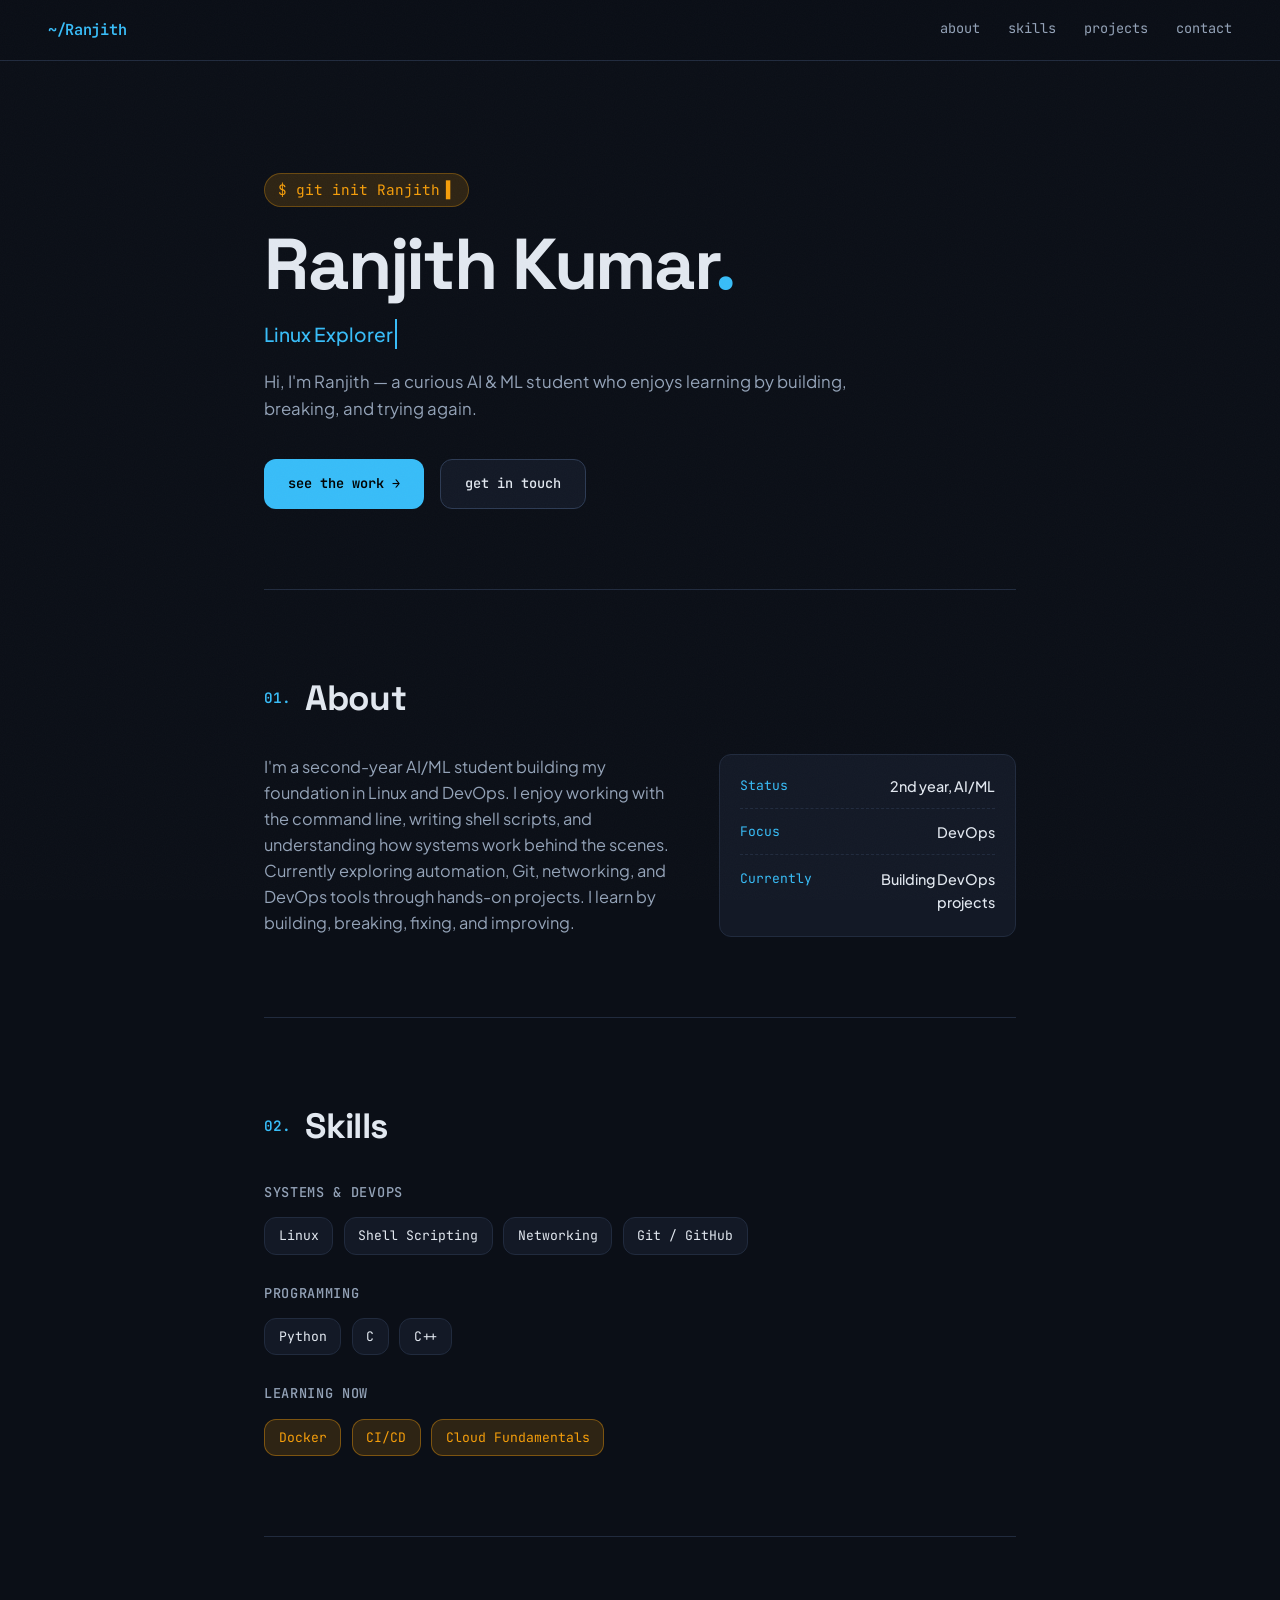
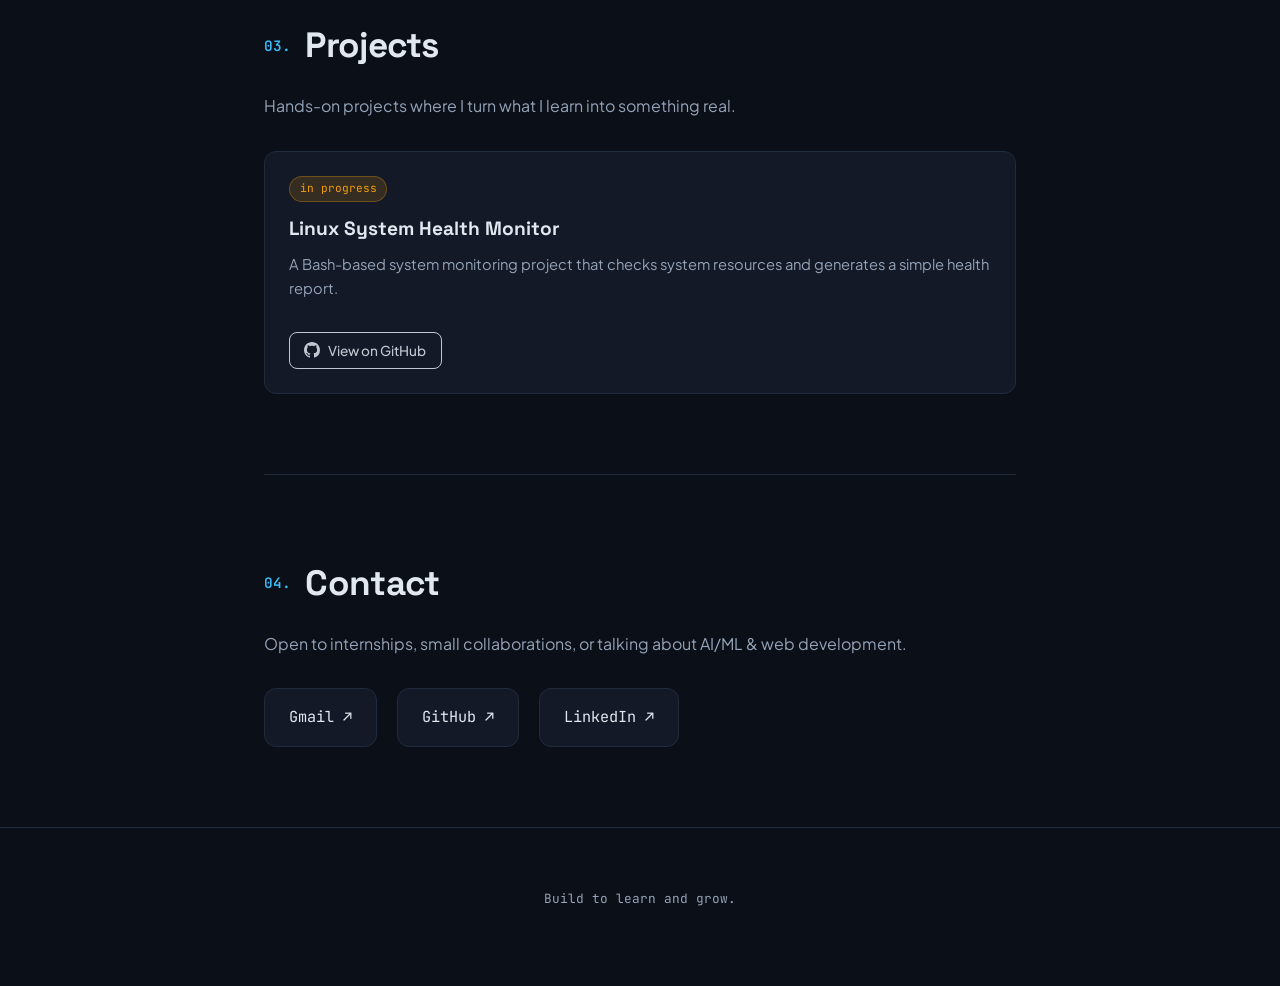
==== commit b0a72aa6: "project view icon added" ====
--- a/index.html
+++ b/index.html
@@ -125,7 +125,20 @@
           <h3>Linux System Health Monitor</h3>
           <p>A Bash-based system monitoring project that checks system resources and generates a simple health report.</p>
         </div>
-        <span class="project-stack mono">Linux · Bash · Shell Scripting</span>
+        <a href="https://github.com/Ranjithuhh/Linux-system-health-dashboard" 
+   target="_blank" rel="noopener" class="repo-link">
+  <svg class="repo-link-icon" viewBox="0 0 16 16" width="16" height="16" fill="currentColor">
+    <path d="M8 0C3.58 0 0 3.58 0 8c0 3.54 2.29 6.53 5.47 7.59.4.07.55-.17.55-.38
+    0-.19-.01-.82-.01-1.49-2.01.37-2.53-.49-2.69-.94-.09-.23-.48-.94-.82-1.13
+    -.28-.15-.68-.52-.01-.53.63-.01 1.08.58 1.23.82.72 1.21 1.87.87 2.33.66
+    .07-.52.28-.87.51-1.07-1.78-.2-3.64-.89-3.64-3.95 0-.87.31-1.59.82-2.15
+    -.08-.2-.36-1.02.08-2.12 0 0 .67-.21 2.2.82.64-.18 1.32-.27 2-.27
+    .68 0 1.36.09 2 .27 1.53-1.04 2.2-.82 2.2-.82.44 1.1.16 1.92.08 2.12
+    .51.56.82 1.27.82 2.15 0 3.07-1.87 3.75-3.65 3.95.29.25.54.73.54 1.48
+    0 1.07-.01 1.93-.01 2.2 0 .21.15.46.55.38A8.01 8.01 0 0 0 16 8c0-4.42-3.58-8-8-8z"/>
+  </svg>
+  View on GitHub
+</a>
       </article>
 
       <!-- <article class="project-card">
--- a/ranjith.css
+++ b/ranjith.css
@@ -546,4 +546,29 @@
       transform: translateY(0);
     }
 
-    .back-to-top:hover { border-color: var(--accent); }+    .back-to-top:hover { border-color: var(--accent); }
+.repo-link {
+  display: inline-flex;
+  align-items: center;
+  gap: 0.5rem;
+  margin-top: 0.75rem;
+  font-size: 0.85rem;
+  font-weight: 500;
+  color: inherit;
+  text-decoration: none;
+  border: 1px solid currentColor;
+  padding: 0.4rem 0.9rem;
+  border-radius: 8px;
+  opacity: 0.85;
+  transition: opacity 0.2s ease, transform 0.2s ease;
+  width: fit-content;
+}
+
+.repo-link:hover {
+  opacity: 1;
+  transform: translateY(-2px);
+}
+
+.repo-link-icon {
+  flex-shrink: 0;
+}
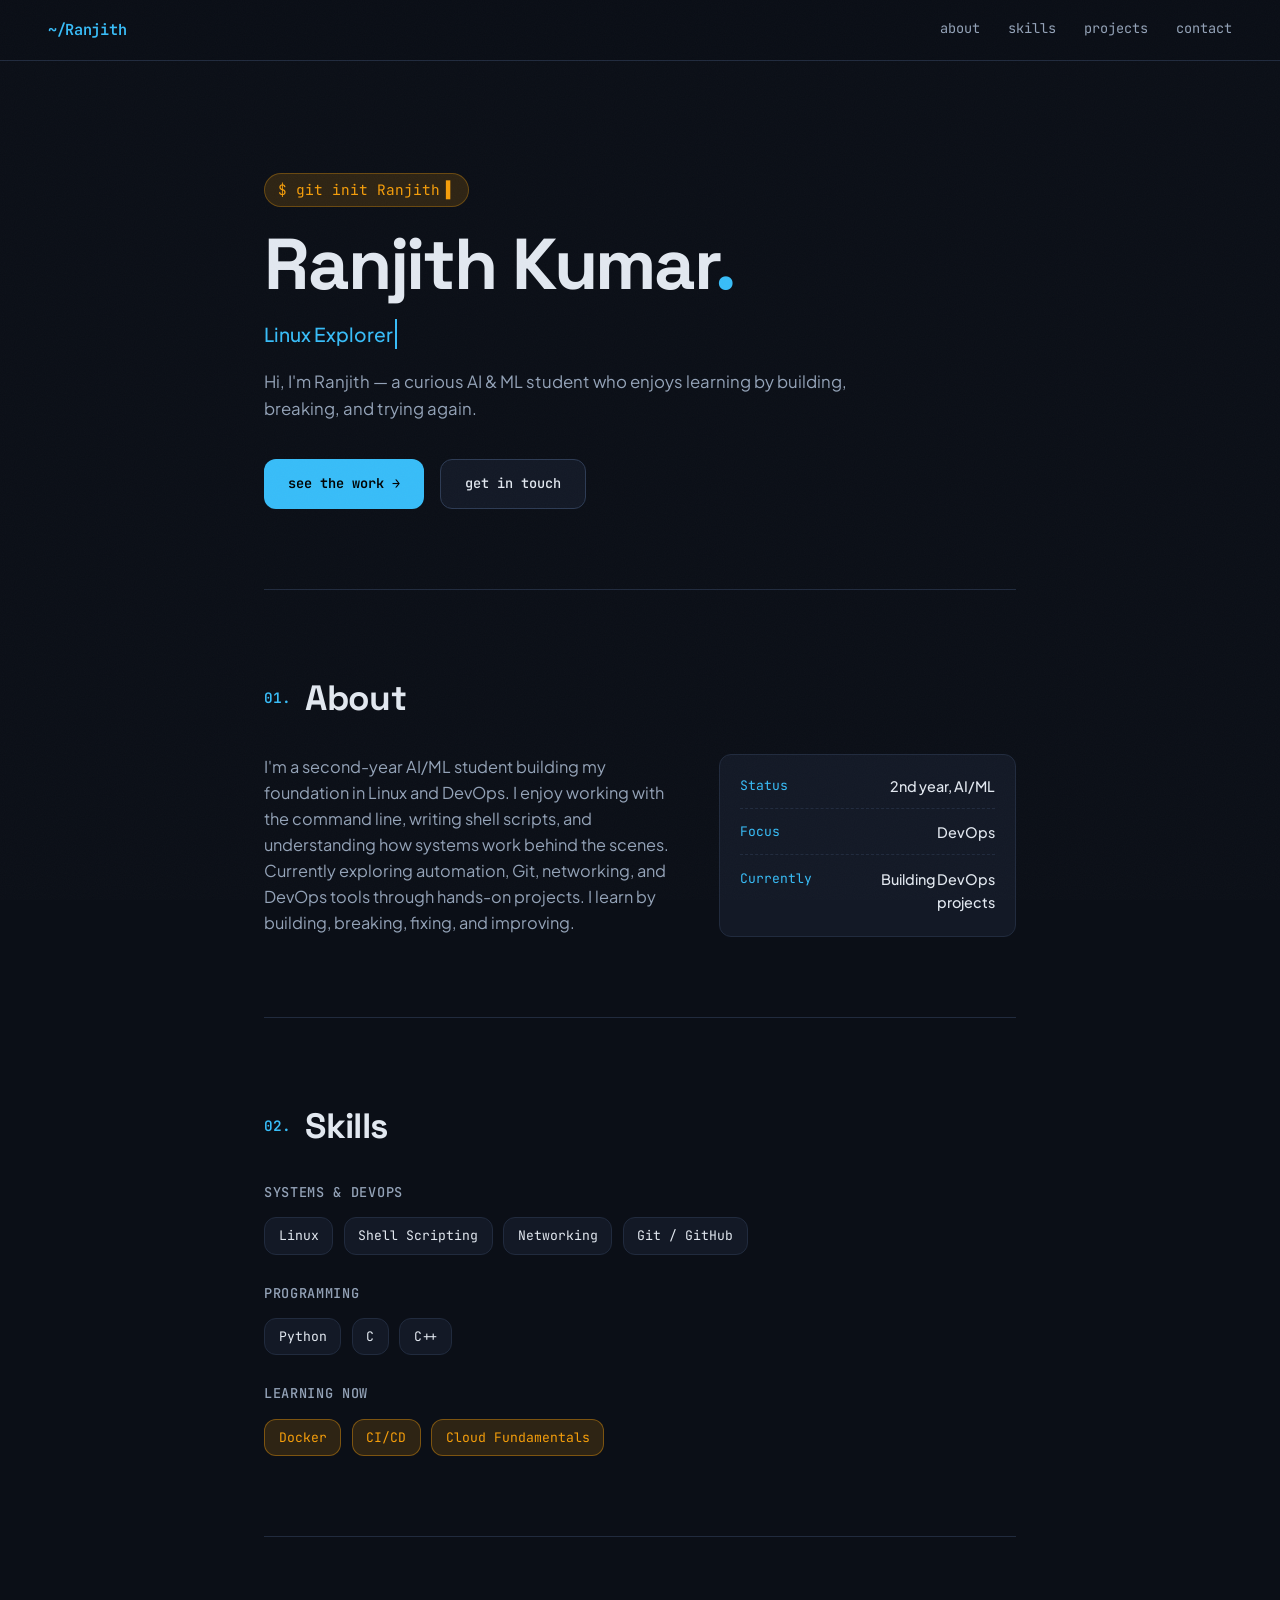
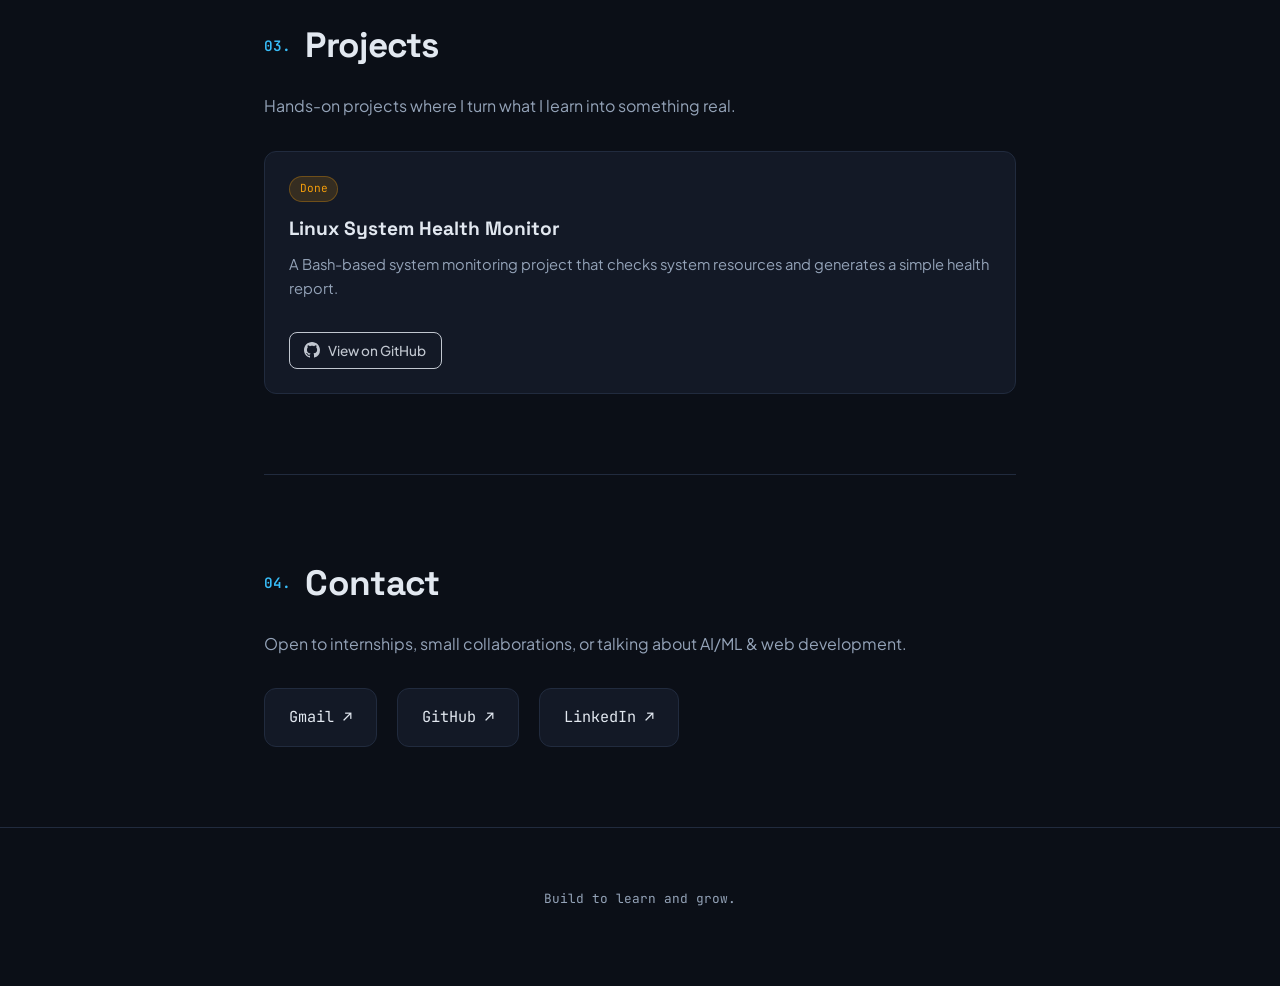
==== commit 0516fff6: "'In progress' to 'Done'" ====
--- a/index.html
+++ b/index.html
@@ -120,7 +120,7 @@
       <article class="project-card">
         <div>
           <div class="project-header">
-            <span class="mono project-status">in progress</span>
+            <span class="mono project-status">Done</span>
           </div>
           <h3>Linux System Health Monitor</h3>
           <p>A Bash-based system monitoring project that checks system resources and generates a simple health report.</p>
